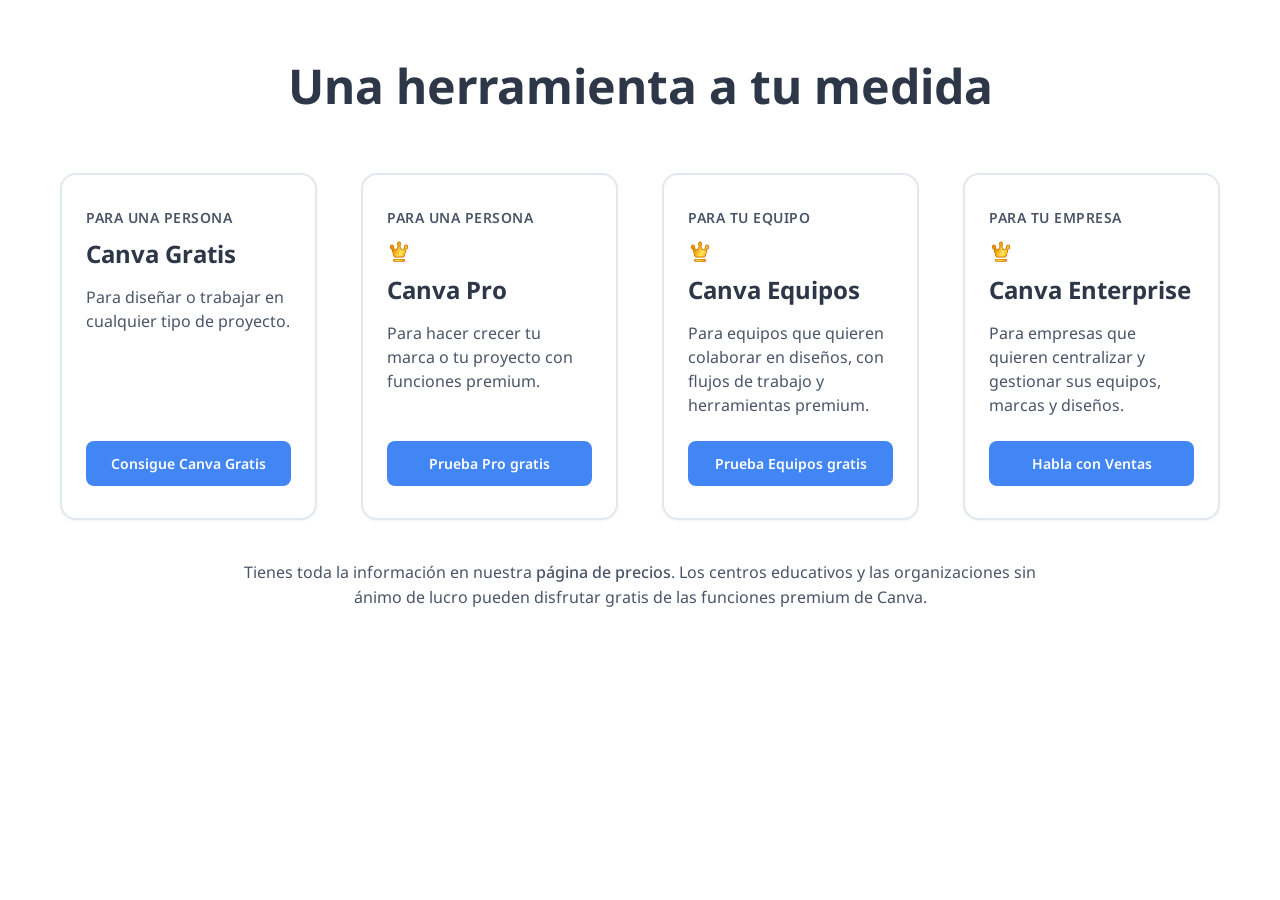
==== componentes/cards/cards.html @ 1326542c "esqueleto html falta css" ====
<!DOCTYPE html>
<html lang="es">

    <head>
        <meta charset="UTF-8">
        <meta name="viewport" content="width=device-width, initial-scale=1.0">
        <title>Canva</title>
        <!-- Bootstrap CSS -->
        <link
            href="https://cdn.jsdelivr.net/npm/bootstrap@5.3.2/dist/css/bootstrap.min.css"
            rel="stylesheet">
        <!-- css y js de cards -->
        <link rel="stylesheet" href="css/cards.css">
        <script type="text/javascript" src="js/cards.js"></script>
        <!--fuentes de google-->
        <link href="https://fonts.googleapis.com/css2?family=Noto+Sans:ital,wght@0,400;0,500;0,600;0,700;1,400;1,500;1,600;1,700&display=swap" rel="stylesheet">
    </head>

    <body>
        <!-- Cards -->
        <div class="apartado-cards">
            <div class="encabezado-cards">
                <h1>Una herramienta a tu medida</h1>
            </div>
            <div class="row">
                <div class="col-sm-2 mb-3 mb-sm-0">
                    <div class="card">
                        <div class="card-body">
                            <h7 class="card-textHover">Para una persona</h7>
                            <h5 class="card-title">Canva Gratis</h5>
                            <p class="card-text">Para diseñar o trabajar en cualquier tipo de proyecto.</p>
                            <a href="#" class="btn btn-primary">Consigue Canva Gratis</a>
                        </div>
                    </div>
                </div>
                <div class="col-sm-2">
                    <div class="card">
                        <div class="card-body">
                            <h7 class="card-textHover">Para una persona</h7>
                            <img src="IMG/corona.png" alt="corona">
                            <h5 class="card-title">Canva Pro</h5>
                            <p class="card-text">Para hacer crecer tu marca o tu proyecto con funciones premium.</p>
                            <a href="#" class="btn btn-primary">Prueba Pro gratis</a>
                        </div>
                    </div>
                </div>
                <div class="col-sm-2">
                    <div class="card">
                        <div class="card-body">
                            <h7 class="card-textHover">Para tu equipo</h7>
                            <img src="IMG/corona.png" alt="corona">
                            <h5 class="card-title">Canva Equipos</h5>
                            <p class="card-text">Para equipos que quieren colaborar en diseños, con flujos de trabajo y herramientas premium.</p>
                            <a href="#" class="btn btn-primary">Prueba Equipos gratis</a>
                        </div>
                    </div>
                </div>
                <div class="col-sm-2">
                    <div class="card">
                        <div class="card-body">
                            <h7 class="card-textHover">Para tu empresa</h7>
                            <img src="IMG/corona.png" alt="corona">
                            <h5 class="card-title">Canva Enterprise</h5>
                            <p class="card-text">Para empresas que quieren centralizar y gestionar sus equipos, marcas y diseños.</p>
                            <a href="#" class="btn btn-primary">Habla con Ventas</a>
                        </div>
                    </div>
                </div>
            </div>
            <div>
                <span class="text-endCard">Tienes toda la información en nuestra <a>página de precios</a>. Los centros educativos y las organizaciones sin ánimo de lucro pueden disfrutar gratis de las funciones premium de Canva.</span>
            </div>
        </div>

    </body>
</html>
---- componentes/cards/css/cards.css ----
/* css/cards.css */

/* Estilos generales */
body {
    font-family: Canva Sans, Noto Sans Variable, Noto Sans, -apple-system, BlinkMacSystemFont, Segoe UI, Helvetica, Arial, sans-serif;
    background-color: #ffffff;
}

.apartado-cards {
    max-width: 1200px;
    margin: 0 auto;
    padding: 60px 20px;
}

/* Encabezado */
.encabezado-cards h1 {
    font-size: 48px;
    font-weight: 700;
    text-align: center;
    color: #2D3748;
    margin-bottom: 60px;
    line-height: 1.1;
}

/* Grid de cards */
.row {
    display: flex;
    justify-content: center;
    gap: 20px;
    margin-bottom: 40px;
}

.col-sm-2 {
    flex: 1;
    min-width: 280px;
    max-width: 300px;
}

/* Cards */
.card {
    border: 2px solid #E2E8F0;
    border-radius: 16px;
    padding: 32px 24px;
    height: 100%;
    background: white;
    transition: all 0.3s ease;
    box-shadow: 0 1px 3px rgba(0, 0, 0, 0.05);
}

.card:hover {
    border-color: #4285F4;
    box-shadow: 0 8px 25px rgba(66, 133, 244, 0.15);
    transform: translateY(-4px);
}

.card-body {
    padding: 0;
    display: flex;
    flex-direction: column;
    height: 100%;
}

/* Texto superior (h7) */
.card-textHover {
    font-size: 14px;
    font-weight: 600;
    color: #4A5568;
    margin-bottom: 12px;
    text-transform: uppercase;
    letter-spacing: 0.5px;
}

/* Corona/icono */
.card-body img {
    width: 24px;
    height: 24px;
    margin-bottom: 12px;
}

/* Título de la card */
.card-title {
    font-size: 24px;
    font-weight: 700;
    color: #2D3748;
    margin-bottom: 16px;
    line-height: 1.2;
}

/* Texto descriptivo */
.card-text {
    font-size: 16px;
    color: #4A5568;
    line-height: 1.5;
    margin-bottom: 24px;
    flex-grow: 1;
}

/* Botones */
.btn-primary {
    background: #4285F4;
    border: none;
    border-radius: 8px;
    padding: 12px 24px;
    font-size: 14px;
    font-weight: 600;
    color: white;
    text-decoration: none;
    display: inline-block;
    text-align: center;
    transition: all 0.3s ease;
    width: 100%;
}

.btn-primary:hover {
    background: #3367D6;
    transform: translateY(-1px);
    box-shadow: 0 4px 12px rgba(66, 133, 244, 0.3);
}

/* Texto final */
.text-endCard {
    font-size: 16px;
    color: #4A5568;
    line-height: 1.6;
    text-align: center;
    display: block;
    max-width: 800px;
    margin: 0 auto;
}

.text-endCard a {
    color: #4285F4;
    text-decoration: none;
    font-weight: 500;
}

.text-endCard a:hover {
    text-decoration: underline;
}

/* Responsive */
@media (max-width: 1200px) {
    .row {
        flex-wrap: wrap;
    }
    
    .col-sm-2 {
        min-width: 250px;
    }
}

@media (max-width: 768px) {
    .encabezado-cards h1 {
        font-size: 36px;
    }
    
    .apartado-cards {
        padding: 40px 16px;
    }
    
    .col-sm-2 {
        min-width: 100%;
        max-width: 100%;
    }
}

/*.encabezado-cards{
    text-size-adjust: none;
    font-size: 10px;
    font-family: Canva Sans, Noto Sans Variable, Noto Sans, -apple-system, BlinkMacSystemFont, Segoe UI, Helvetica, Arial, sans-serif;
    font-variation-settings: "opsz" 0;
    font-weight: 400;
    margin: 0;
    overflow-wrap: break-word;
}*/


@media (max-width: 575.98px) { }
@media (max-width: 767.98px) { }
@media (max-width: 991.98px) { }
@media (max-width: 1199.98px) { }
@media (max-width: 1399.98px) { }
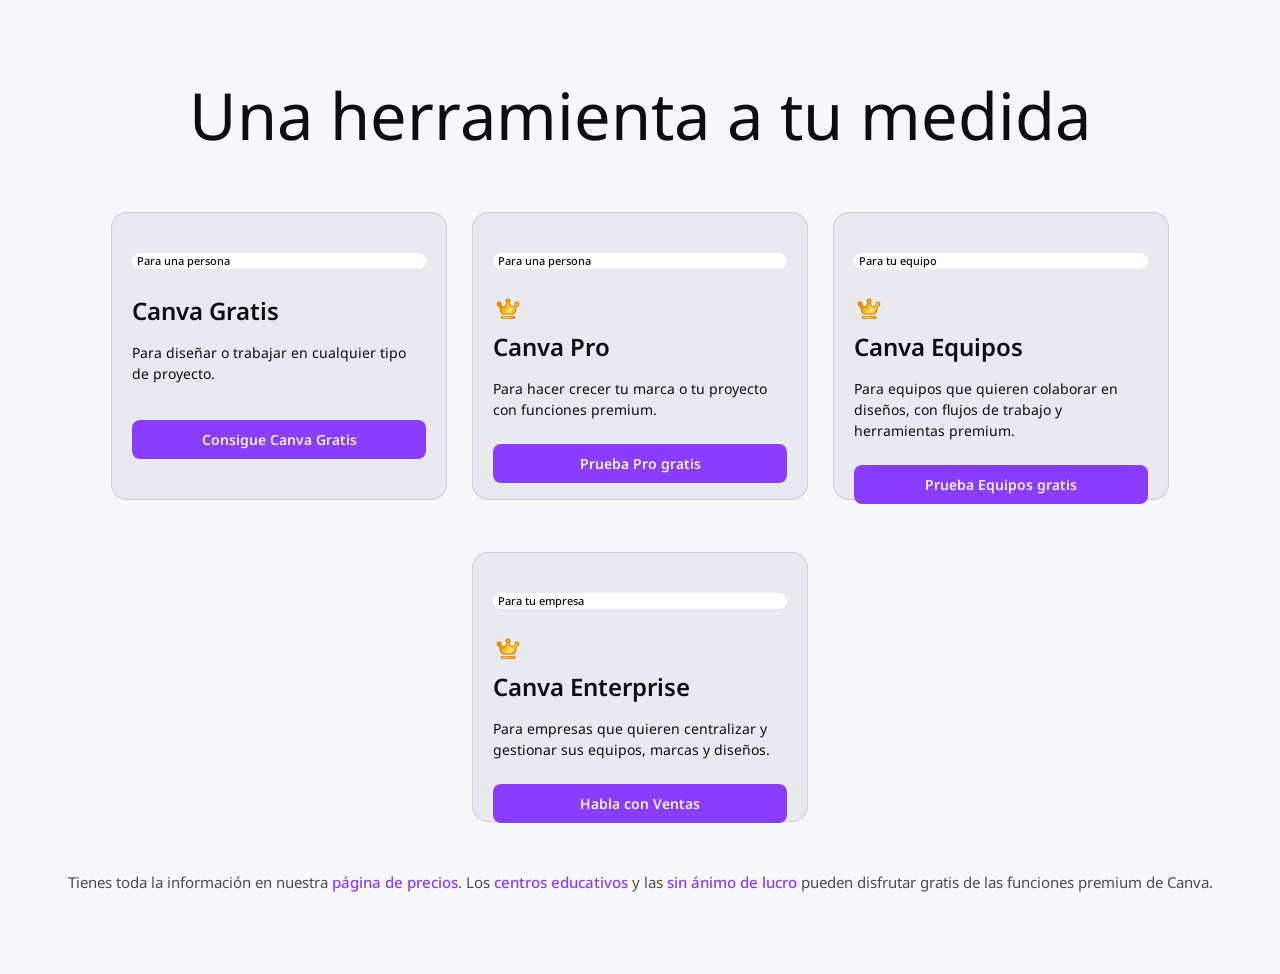
==== commit 9d553ae2: "cards al 80% sin comprobar responsive" ====
--- a/componentes/cards/cards.html
+++ b/componentes/cards/cards.html
@@ -68,7 +68,7 @@
                 </div>
             </div>
             <div>
-                <span class="text-endCard">Tienes toda la información en nuestra <a>página de precios</a>. Los centros educativos y las organizaciones sin ánimo de lucro pueden disfrutar gratis de las funciones premium de Canva.</span>
+                <span class="text-endCard">Tienes toda la información en nuestra <a href="#">página de precios</a>. Los <a href="#">centros educativos</a> y las <a href="#">sin ánimo de lucro</a> pueden disfrutar gratis de las funciones premium de Canva.</span>
             </div>
         </div>
 
--- a/componentes/cards/css/cards.css
+++ b/componentes/cards/css/cards.css
@@ -3,143 +3,138 @@
 /* Estilos generales */
 body {
     font-family: Canva Sans, Noto Sans Variable, Noto Sans, -apple-system, BlinkMacSystemFont, Segoe UI, Helvetica, Arial, sans-serif;
-    background-color: #ffffff;
 }
 
 .apartado-cards {
-    max-width: 1200px;
-    margin: 0 auto;
-    padding: 60px 20px;
+    max-width: 1600px;  /*Limita el ancho máximo a 1200px*/
+    margin: 0 auto; /*Centra el contenedor horizontalmente*/
+    padding: 80px 20px; /*60px arriba/abajo, 20px izquierda/derecha*/
+    background-color: #839bb212;
 }
 
 /* Encabezado */
 .encabezado-cards h1 {
-    font-size: 48px;
-    font-weight: 700;
+    font-size: 65px;
+    font-weight: 400;
     text-align: center;
-    color: #2D3748;
-    margin-bottom: 60px;
-    line-height: 1.1;
+    color: #0b0d11;
+    margin-bottom: 60px;    /*espacio de abajo del texto encabezado*/
+    line-height: 1.1;   /*espacio entre lineas*/
 }
 
 /* Grid de cards */
 .row {
-    display: flex;
+    display: flex;  /*coloca las cards en la fila*/
     justify-content: center;
-    gap: 20px;
-    margin-bottom: 40px;
+    gap: 1px;  /*espacio entre cards*/
 }
 
 .col-sm-2 {
-    flex: 1;
-    min-width: 280px;
-    max-width: 300px;
+    flex: 1;    /*cada card ocupa el mismo espacio*/
+    min-width: 360px;   /*tamaño de cada card horizontal*/
+    max-width: 100px;   /*tamaño de cada card vertical*/
 }
 
 /* Cards */
 .card {
-    border: 2px solid #E2E8F0;
+    border: 0.2px solid #5e527532;
     border-radius: 16px;
-    padding: 32px 24px;
-    height: 100%;
-    background: white;
-    transition: all 0.3s ease;
-    box-shadow: 0 1px 3px rgba(0, 0, 0, 0.05);
-}
-
-.card:hover {
-    border-color: #4285F4;
-    box-shadow: 0 8px 25px rgba(66, 133, 244, 0.15);
-    transform: translateY(-4px);
+    padding: 40px 20px; /*espacios dentro del card*/
+    height: 85%;    /*tamaño vertical del card*/
+    /*width: 100%;*/
+    background-color: #50406d12;
 }
 
 .card-body {
-    padding: 0;
-    display: flex;
-    flex-direction: column;
-    height: 100%;
+    padding: 0; /*Elimina el padding por defecto de Bootstrap*/
+    display: flex;  /*Coloca las cards en fila*/
+    flex-direction: column; /*Organiza el contenido verticalmente*/
+    height: 100%;    /*Ocupa toda la altura disponible*/
 }
 
 /* Texto superior (h7) */
 .card-textHover {
-    font-size: 14px;
-    font-weight: 600;
-    color: #4A5568;
+    font-size: 11px;
+    font-weight: 500;
+    color: #0b0d11;
     margin-bottom: 12px;
-    text-transform: uppercase;
-    letter-spacing: 0.5px;
+    background-color: white;
+    border-radius: 16px;
+    padding-left: 5px;
+    margin-bottom: 28px;
 }
 
 /* Corona/icono */
 .card-body img {
-    width: 24px;
-    height: 24px;
+    background-color: transparent;
+    width: 30px;
+    height: 30px;
     margin-bottom: 12px;
 }
 
 /* Título de la card */
 .card-title {
     font-size: 24px;
-    font-weight: 700;
-    color: #2D3748;
-    margin-bottom: 16px;
-    line-height: 1.2;
+    font-weight: 600;
+    color: #0b0d11;
+    margin-bottom: 16px;    /*espacio debajo del titulo*/
+    line-height: 1.2;   /*reduce el espacio entre lineas*/
 }
 
 /* Texto descriptivo */
 .card-text {
-    font-size: 16px;
-    color: #4A5568;
-    line-height: 1.5;
+    font-size: 14px;
+    color: #0b0d11;
+    line-height: 1.5;   /*espacio entre lineas*/
     margin-bottom: 24px;
-    flex-grow: 1;
+    flex-grow: 1;   /*Hace que este elemento ocupe todo el espacio disponible, empujando el botón hacia abajo*/
 }
 
 /* Botones */
 .btn-primary {
-    background: #4285F4;
+    background: #8B3DFF;
     border: none;
     border-radius: 8px;
-    padding: 12px 24px;
+    padding: 9px 24px;
     font-size: 14px;
-    font-weight: 600;
+    font-weight: 550;
     color: white;
-    text-decoration: none;
-    display: inline-block;
+    text-decoration: none;  /*Elimina el subrayado de los enlaces*/
+    display: inline-block;  /*Permite aplicar padding y width*/
     text-align: center;
-    transition: all 0.3s ease;
     width: 100%;
 }
 
 .btn-primary:hover {
-    background: #3367D6;
-    transform: translateY(-1px);
-    box-shadow: 0 4px 12px rgba(66, 133, 244, 0.3);
+    background: #7e2cf8;
 }
 
 /* Texto final */
 .text-endCard {
-    font-size: 16px;
-    color: #4A5568;
+    font-size: 15px;
+    color:  #0b0d11ba;
     line-height: 1.6;
-    text-align: center;
+    text-align:center;
     display: block;
-    max-width: 800px;
     margin: 0 auto;
+    width: 100%; /* Ocupar todo el ancho */
+    padding: 0 20px; /* Añadir padding para no pegarse a los bordes */
+    box-sizing: border-box;
 }
 
 .text-endCard a {
-    color: #4285F4;
+    color:  #8B3DFF;
     text-decoration: none;
     font-weight: 500;
 }
 
 .text-endCard a:hover {
     text-decoration: underline;
+    color: #7e2cf8;
 }
 
 /* Responsive */
-@media (max-width: 1200px) {
+/*@media (max-width: 1200px) {
     .row {
         flex-wrap: wrap;
     }
@@ -162,16 +157,6 @@
         min-width: 100%;
         max-width: 100%;
     }
-}
-
-/*.encabezado-cards{
-    text-size-adjust: none;
-    font-size: 10px;
-    font-family: Canva Sans, Noto Sans Variable, Noto Sans, -apple-system, BlinkMacSystemFont, Segoe UI, Helvetica, Arial, sans-serif;
-    font-variation-settings: "opsz" 0;
-    font-weight: 400;
-    margin: 0;
-    overflow-wrap: break-word;
 }*/
 
 
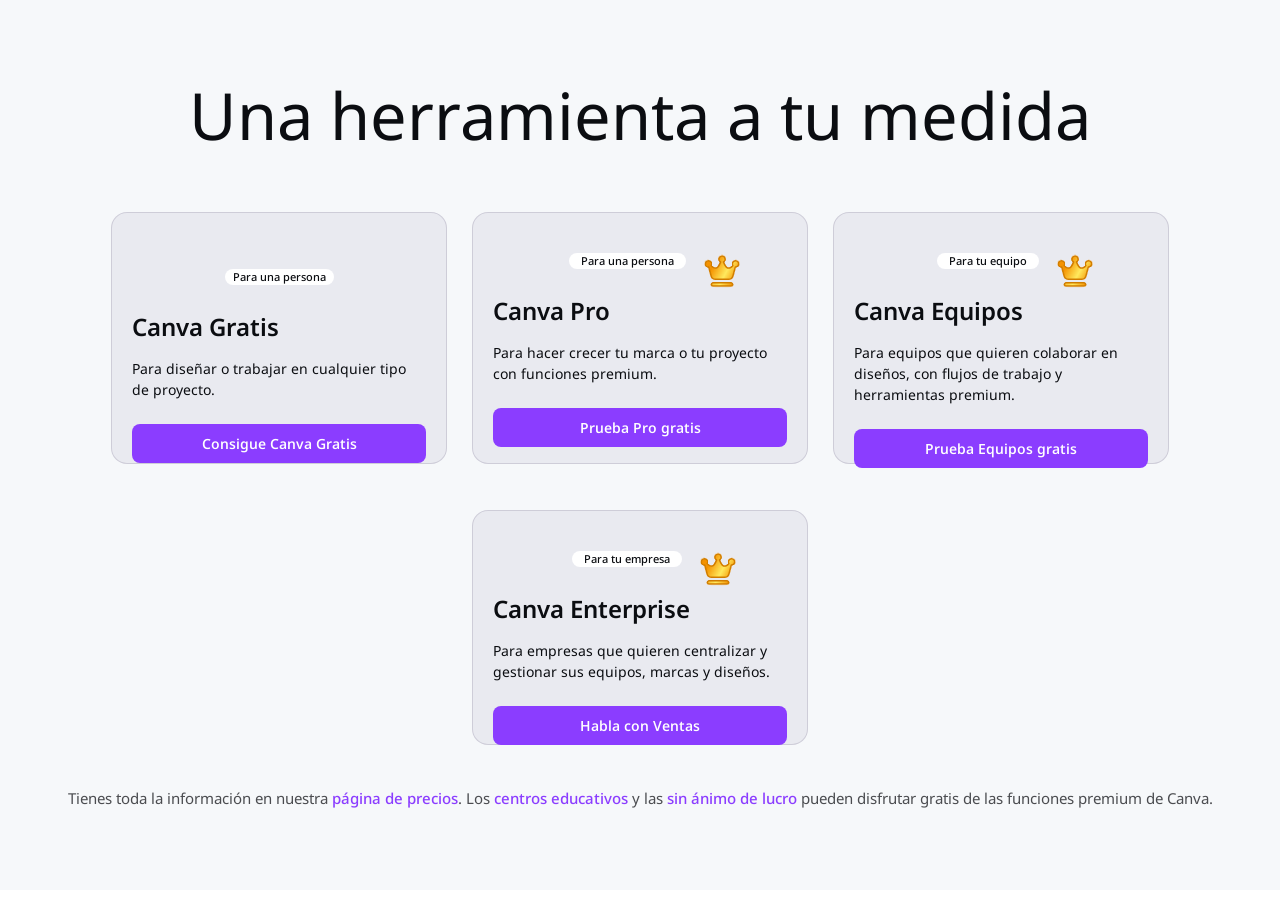
==== commit bd2f2f92: "actualizaciones en los cards 90% completo" ====
--- a/componentes/cards/cards.html
+++ b/componentes/cards/cards.html
@@ -26,7 +26,9 @@
                 <div class="col-sm-2 mb-3 mb-sm-0">
                     <div class="card">
                         <div class="card-body">
-                            <h7 class="card-textHover">Para una persona</h7>
+                            <div class="row">
+                                <div class="card-textHover col-6 g-3">Para una persona</div>
+                            </div>
                             <h5 class="card-title">Canva Gratis</h5>
                             <p class="card-text">Para diseñar o trabajar en cualquier tipo de proyecto.</p>
                             <a href="#" class="btn btn-primary">Consigue Canva Gratis</a>
@@ -36,8 +38,10 @@
                 <div class="col-sm-2">
                     <div class="card">
                         <div class="card-body">
-                            <h7 class="card-textHover">Para una persona</h7>
-                            <img src="IMG/corona.png" alt="corona">
+                            <div class="row">
+                                <div class="card-textHover col-6">Para una persona</div>
+                                <div class="img-corona col-6"><img src="IMG/corona.png" alt="corona"></div>
+                            </div>
                             <h5 class="card-title">Canva Pro</h5>
                             <p class="card-text">Para hacer crecer tu marca o tu proyecto con funciones premium.</p>
                             <a href="#" class="btn btn-primary">Prueba Pro gratis</a>
@@ -47,8 +51,10 @@
                 <div class="col-sm-2">
                     <div class="card">
                         <div class="card-body">
-                            <h7 class="card-textHover">Para tu equipo</h7>
-                            <img src="IMG/corona.png" alt="corona">
+                            <div class="row">
+                                <div class="card-textHover col-6">Para tu equipo</div>
+                                <div class="img-corona col-6"><img src="IMG/corona.png" alt="corona"></div>
+                            </div>
                             <h5 class="card-title">Canva Equipos</h5>
                             <p class="card-text">Para equipos que quieren colaborar en diseños, con flujos de trabajo y herramientas premium.</p>
                             <a href="#" class="btn btn-primary">Prueba Equipos gratis</a>
@@ -58,8 +64,10 @@
                 <div class="col-sm-2">
                     <div class="card">
                         <div class="card-body">
-                            <h7 class="card-textHover">Para tu empresa</h7>
-                            <img src="IMG/corona.png" alt="corona">
+                            <div class="row">
+                                <div class="card-textHover col-6">Para tu empresa</div>
+                                <div class="img-corona col-6"><img src="IMG/corona.png" alt="corona"></div>
+                            </div>
                             <h5 class="card-title">Canva Enterprise</h5>
                             <p class="card-text">Para empresas que quieren centralizar y gestionar sus equipos, marcas y diseños.</p>
                             <a href="#" class="btn btn-primary">Habla con Ventas</a>
--- a/componentes/cards/css/cards.css
+++ b/componentes/cards/css/cards.css
@@ -52,7 +52,7 @@
     height: 100%;    /*Ocupa toda la altura disponible*/
 }
 
-/* Texto superior (h7) */
+/* Texto superior (h7-div) */
 .card-textHover {
     font-size: 11px;
     font-weight: 500;
@@ -60,15 +60,21 @@
     margin-bottom: 12px;
     background-color: white;
     border-radius: 16px;
-    padding-left: 5px;
     margin-bottom: 28px;
+    display: flex;  /*crea disposición flexible*/
+    justify-content: space-between; /*crea espacio entre texto e imagen*/
+    align-items: center;    /*alineo el texto en centro del contenedor*/
+}
+
+.col-6{
+    width: auto;
 }
 
 /* Corona/icono */
-.card-body img {
+.img-corona{
     background-color: transparent;
-    width: 30px;
-    height: 30px;
+    width: 25px;
+    height: 25px;
     margin-bottom: 12px;
 }
 
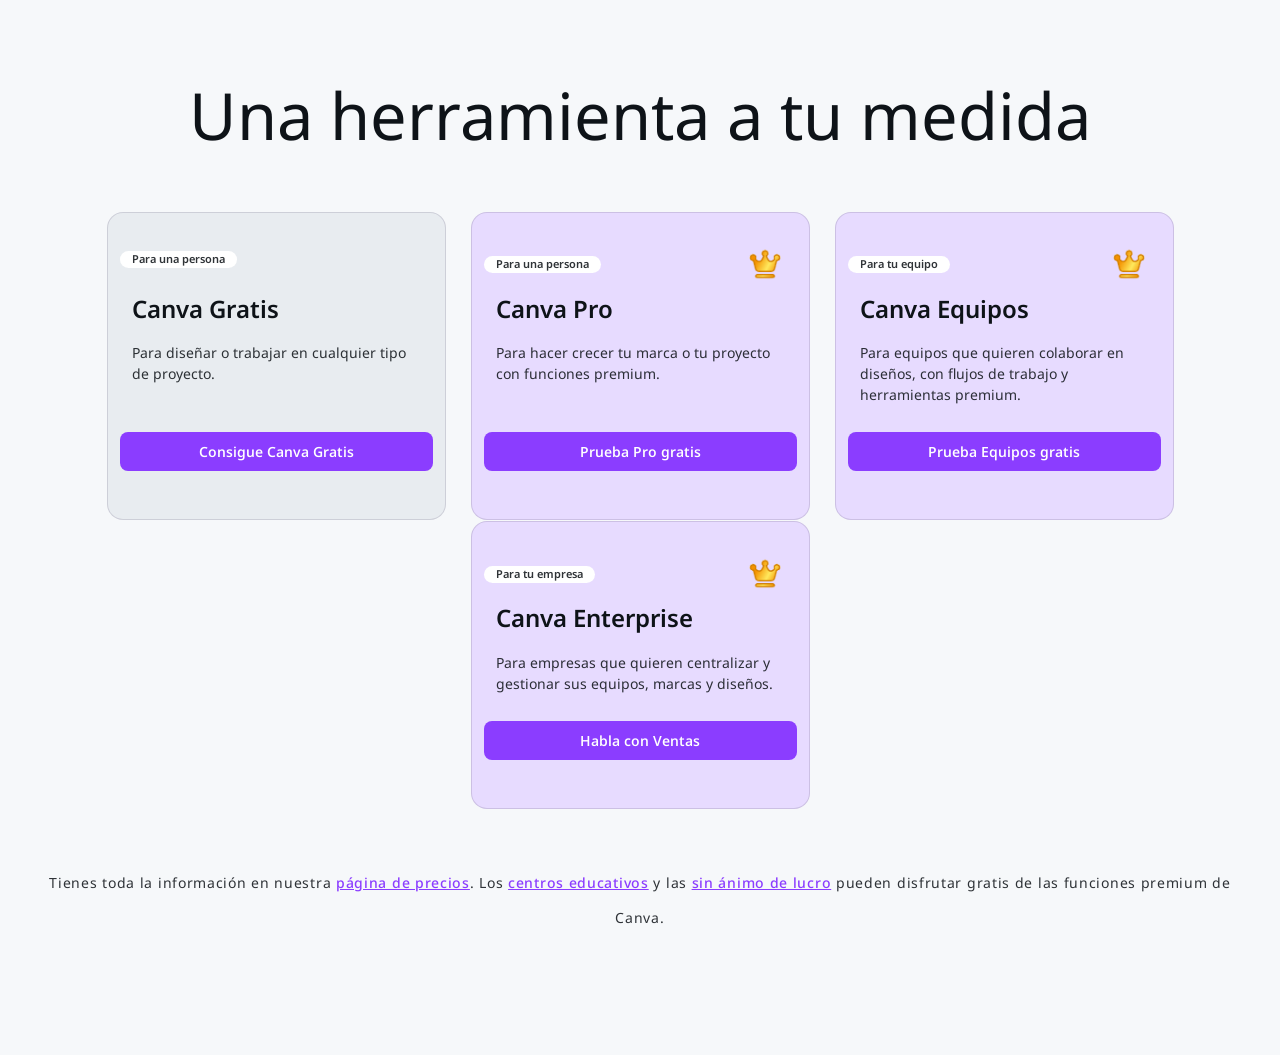
==== commit 1ffa0ef6: "actualizando cards" ====
--- a/componentes/cards/cards.html
+++ b/componentes/cards/cards.html
@@ -13,7 +13,9 @@
         <link rel="stylesheet" href="css/cards.css">
         <script type="text/javascript" src="js/cards.js"></script>
         <!--fuentes de google-->
-        <link href="https://fonts.googleapis.com/css2?family=Noto+Sans:ital,wght@0,400;0,500;0,600;0,700;1,400;1,500;1,600;1,700&display=swap" rel="stylesheet">
+        <link
+            href="https://fonts.googleapis.com/css2?family=Noto+Sans:ital,wght@0,400;0,500;0,600;0,700;1,400;1,500;1,600;1,700&display=swap"
+            rel="stylesheet">
     </head>
 
     <body>
@@ -24,59 +26,75 @@
             </div>
             <div class="row">
                 <div class="col-sm-2 mb-3 mb-sm-0">
-                    <div class="card">
+                    <div class="card-white">
                         <div class="card-body">
+                            <div class="row organizar-elementos">
+                                <div class="card-text-titulo col-6">Para una
+                                    persona</div>
+                                <div class="col-6"></div>
+                            </div>
                             <div class="row">
-                                <div class="card-textHover col-6 g-3">Para una persona</div>
+                                <h5 class="card-title">Canva Gratis</h5>
+                                <p class="card-text">Para diseñar o trabajar en cualquier tipo de proyecto.</p>
+                                <a href="#" class="btn btn-primary">Consigue Canva Gratis</a>
                             </div>
-                            <h5 class="card-title">Canva Gratis</h5>
-                            <p class="card-text">Para diseñar o trabajar en cualquier tipo de proyecto.</p>
-                            <a href="#" class="btn btn-primary">Consigue Canva Gratis</a>
                         </div>
                     </div>
                 </div>
                 <div class="col-sm-2">
                     <div class="card">
                         <div class="card-body">
+                            <div class="row organizar-elementos">
+                                <div class="card-text-titulo col-6">Para una
+                                    persona</div>
+                                <div class="col-6"><img class="corona-img" src="IMG/corona.png" alt="corona"></div>
+                            </div>
                             <div class="row">
-                                <div class="card-textHover col-6">Para una persona</div>
-                                <div class="img-corona col-6"><img src="IMG/corona.png" alt="corona"></div>
+                                <h5 class="card-title">Canva Pro</h5>
+                                <p class="card-text">Para hacer crecer tu marca o tu proyecto con funciones premium.</p>
+                                <a href="#" class="btn btn-primary">Prueba Pro gratis</a>
                             </div>
-                            <h5 class="card-title">Canva Pro</h5>
-                            <p class="card-text">Para hacer crecer tu marca o tu proyecto con funciones premium.</p>
-                            <a href="#" class="btn btn-primary">Prueba Pro gratis</a>
                         </div>
                     </div>
                 </div>
                 <div class="col-sm-2">
                     <div class="card">
                         <div class="card-body">
+                            <div class="row organizar-elementos">
+                                <div class="card-text-titulo col-6">Para tu
+                                    equipo</div>
+                                <div class="col-6"><img class="corona-img" src="IMG/corona.png" alt="corona"></div>
+                            </div>
                             <div class="row">
-                                <div class="card-textHover col-6">Para tu equipo</div>
-                                <div class="img-corona col-6"><img src="IMG/corona.png" alt="corona"></div>
+                            <h5 class="card-title">Canva Equipos</h5>
+                            <p class="card-text">Para equipos que quieren
+                                colaborar en diseños, con flujos de trabajo y herramientas premium.</p>
+                            <a href="#" class="btn btn-primary">Prueba Equipos gratis</a>
                             </div>
-                            <h5 class="card-title">Canva Equipos</h5>
-                            <p class="card-text">Para equipos que quieren colaborar en diseños, con flujos de trabajo y herramientas premium.</p>
-                            <a href="#" class="btn btn-primary">Prueba Equipos gratis</a>
                         </div>
                     </div>
                 </div>
                 <div class="col-sm-2">
                     <div class="card">
                         <div class="card-body">
+                           <div class="row organizar-elementos">
+                                <div class="card-text-titulo col-6">Para tu
+                                    empresa</div>
+                                <div class="col-6"><img class="corona-img" src="IMG/corona.png" alt="corona"></div>
+                            </div>
                             <div class="row">
-                                <div class="card-textHover col-6">Para tu empresa</div>
-                                <div class="img-corona col-6"><img src="IMG/corona.png" alt="corona"></div>
+                            <h5 class="card-title">Canva Enterprise</h5>
+                            <p class="card-text">Para empresas que quieren
+                                centralizar y gestionar sus equipos, marcas y diseños.</p>
+                            <a href="#" class="btn btn-primary">Habla con
+                                Ventas</a>
                             </div>
-                            <h5 class="card-title">Canva Enterprise</h5>
-                            <p class="card-text">Para empresas que quieren centralizar y gestionar sus equipos, marcas y diseños.</p>
-                            <a href="#" class="btn btn-primary">Habla con Ventas</a>
                         </div>
                     </div>
                 </div>
             </div>
             <div>
-                <span class="text-endCard">Tienes toda la información en nuestra <a href="#">página de precios</a>. Los <a href="#">centros educativos</a> y las <a href="#">sin ánimo de lucro</a> pueden disfrutar gratis de las funciones premium de Canva.</span>
+                <span class="text-endCard">Tienes toda la información en nuestra <a href="#">página de precios</a>. Los <a href="#">centros educativos</a> y las <a href="#">sin ánimo de lucro</a> pueden disfrutar gratis de las funciones premium de Canva. </span>
             </div>
         </div>
 
--- a/componentes/cards/css/cards.css
+++ b/componentes/cards/css/cards.css
@@ -10,6 +10,7 @@
     margin: 0 auto; /*Centra el contenedor horizontalmente*/
     padding: 80px 20px; /*60px arriba/abajo, 20px izquierda/derecha*/
     background-color: #839bb212;
+    outline: none;
 }
 
 /* Encabezado */
@@ -17,32 +18,51 @@
     font-size: 65px;
     font-weight: 400;
     text-align: center;
-    color: #0b0d11;
+    color: #0E1318;
     margin-bottom: 60px;    /*espacio de abajo del texto encabezado*/
     line-height: 1.1;   /*espacio entre lineas*/
 }
 
-/* Grid de cards */
+/* cuadriculas de cards */
 .row {
     display: flex;  /*coloca las cards en la fila*/
     justify-content: center;
     gap: 1px;  /*espacio entre cards*/
+    align-items: stretch; /*Hace que todos los cards se estiren para tener la misma altura*/
+    margin-bottom: 16px;
 }
 
 .col-sm-2 {
     flex: 1;    /*cada card ocupa el mismo espacio*/
     min-width: 360px;   /*tamaño de cada card horizontal*/
-    max-width: 100px;   /*tamaño de cada card vertical*/
+    max-width: 363px;   /*tamaño de cada card vertical*/
+    display: flex;  /*Hace que el contenedor de cada card ocupe toda la altura disponible*/
 }
 
 /* Cards */
+/*Establece una altura mínima fija igual para todos los cards*/
+.card-white {
+    border: 0.2px solid #5e527532;
+    border-radius: 16px;
+    padding: 32px 24px; /*espacios dentro del card*/
+    min-height: 280px;  /* En lugar de height: 94% */
+    background-color: #40576D12;
+    width: 100%; /* OCUPA todo el ancho del contenedor */
+    display: flex; /* ACTIVA flexbox para organizar contenido */
+    flex-direction: column; /* ORGANIZA contenido verticalmente */
+    height: auto;
+}
+
 .card {
     border: 0.2px solid #5e527532;
     border-radius: 16px;
-    padding: 40px 20px; /*espacios dentro del card*/
-    height: 85%;    /*tamaño vertical del card*/
-    /*width: 100%;*/
-    background-color: #50406d12;
+    padding: 32px 24px; /*espacios dentro del card*/
+    min-height: 280px;  /* En lugar de height: 94% */
+    background-color: #E7DBFF;
+    width: 100%;
+    display: flex;
+    flex-direction: column;
+    height: auto;
 }
 
 .card-body {
@@ -50,50 +70,64 @@
     display: flex;  /*Coloca las cards en fila*/
     flex-direction: column; /*Organiza el contenido verticalmente*/
     height: 100%;    /*Ocupa toda la altura disponible*/
+    flex-grow: 1;
+    justify-content: space-between;
 }
 
 /* Texto superior (h7-div) */
-.card-textHover {
+.card-text-titulo {
+    background-color: white;
+    /*display: block;*/
+    /*max-width: fit-content;*/
+    border-radius: 25px;
     font-size: 11px;
-    font-weight: 500;
-    color: #0b0d11;
-    margin-bottom: 12px;
-    background-color: white;
-    border-radius: 16px;
-    margin-bottom: 28px;
-    display: flex;  /*crea disposición flexible*/
-    justify-content: space-between; /*crea espacio entre texto e imagen*/
-    align-items: center;    /*alineo el texto en centro del contenedor*/
+    color: #0D1216DB;
+    font-weight: 600;
+}
+
+.organizar-elementos {
+    display: flex;
+    justify-content: space-between;
+    align-items: center;
+    margin-bottom: 20px;
+    min-height: 30px;
 }
 
 .col-6{
     width: auto;
 }
 
-/* Corona/icono */
-.img-corona{
-    background-color: transparent;
-    width: 25px;
-    height: 25px;
-    margin-bottom: 12px;
+.corona-img{
+    width: 40px;   /* Ancho deseado */
+    height: 40px;  /* Alto deseado */
+    object-fit: contain; /* Mantiene proporciones */
 }
 
 /* Título de la card */
 .card-title {
     font-size: 24px;
     font-weight: 600;
-    color: #0b0d11;
-    margin-bottom: 16px;    /*espacio debajo del titulo*/
+    color: #0E1318;
+    margin-bottom: 18px;    /*espacio debajo del titulo*/
     line-height: 1.2;   /*reduce el espacio entre lineas*/
 }
 
 /* Texto descriptivo */
 .card-text {
     font-size: 14px;
-    color: #0b0d11;
-    line-height: 1.5;   /*espacio entre lineas*/
-    margin-bottom: 24px;
-    flex-grow: 1;   /*Hace que este elemento ocupe todo el espacio disponible, empujando el botón hacia abajo*/
+    color: #0D1216DB;
+    line-height: 1.5;
+    margin-bottom: 16px; /* CAMBIAR: 20px → 16px */
+    flex-grow: 1;
+}
+
+/* AGREGAR ESTO AL FINAL DE TU CSS */
+.card-body > .row:last-child {
+    display: flex;
+    flex-direction: column;
+    flex-grow: 1;
+    justify-content: space-between;
+    height: 100%;
 }
 
 /* Botones */
@@ -104,11 +138,12 @@
     padding: 9px 24px;
     font-size: 14px;
     font-weight: 550;
-    color: white;
+    color: #FFFFFF;
     text-decoration: none;  /*Elimina el subrayado de los enlaces*/
     display: inline-block;  /*Permite aplicar padding y width*/
     text-align: center;
     width: 100%;
+    margin-top: auto;
 }
 
 .btn-primary:hover {
@@ -117,20 +152,21 @@
 
 /* Texto final */
 .text-endCard {
-    font-size: 15px;
-    color:  #0b0d11ba;
-    line-height: 1.6;
+    font-size: 14px;
+    color: #0D1216DB;
+    line-height: 2.5;
+    letter-spacing: 0.7px;
     text-align:center;
     display: block;
     margin: 0 auto;
     width: 100%; /* Ocupar todo el ancho */
-    padding: 0 20px; /* Añadir padding para no pegarse a los bordes */
+    padding: 40px 20px; /* Añadir padding para no pegarse a los bordes */
     box-sizing: border-box;
 }
 
 .text-endCard a {
     color:  #8B3DFF;
-    text-decoration: none;
+    text-decoration: underline;
     font-weight: 500;
 }
 
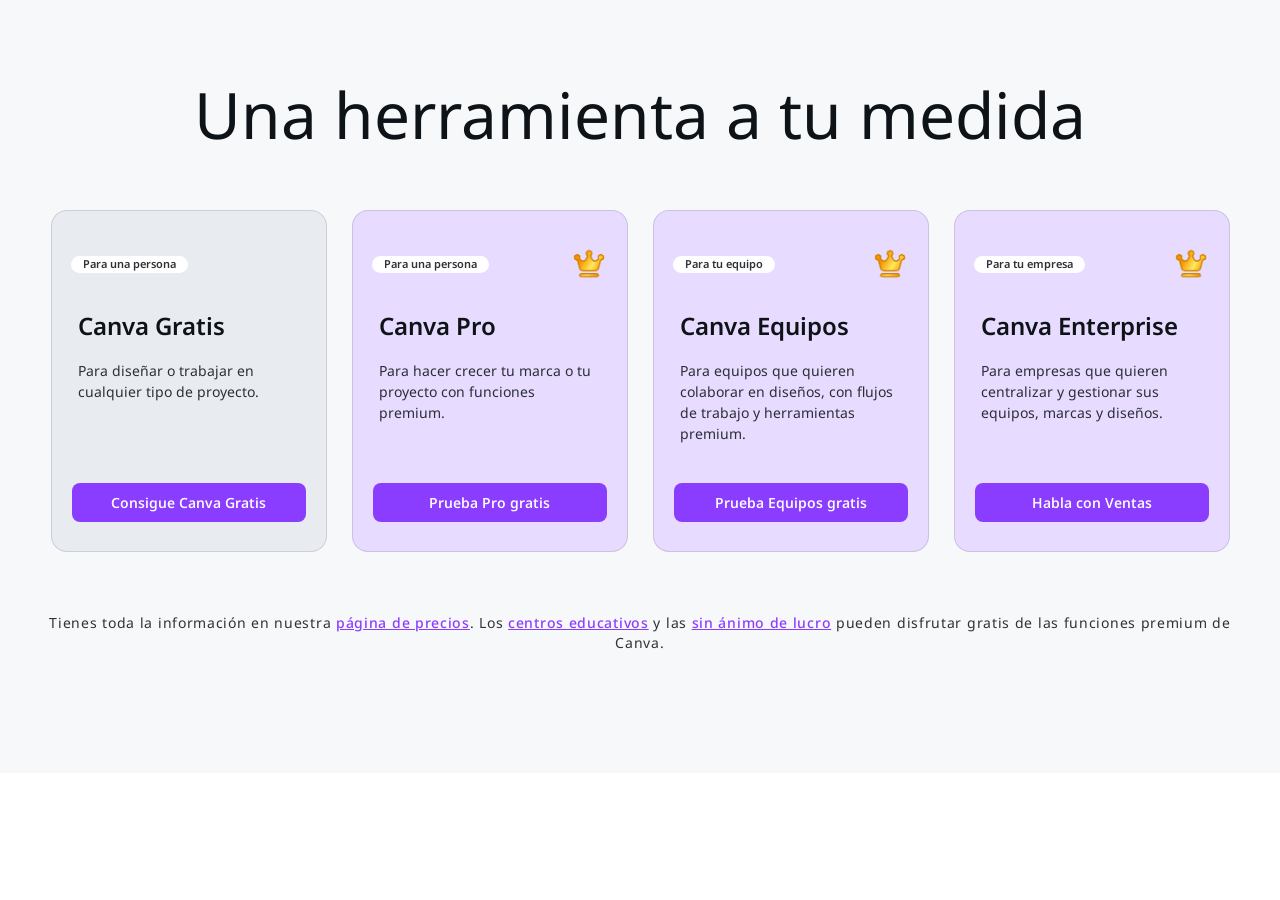
==== commit d57079f8: "cards al 99,99%" ====
--- a/componentes/cards/cards.html
+++ b/componentes/cards/cards.html
@@ -24,69 +24,69 @@
             <div class="encabezado-cards">
                 <h1>Una herramienta a tu medida</h1>
             </div>
-            <div class="row">
-                <div class="col-sm-2 mb-3 mb-sm-0">
+            <div class="row cardCan">
+                <div class="col-sm-2 columCan mb-3 mb-sm-0">
                     <div class="card-white">
                         <div class="card-body">
                             <div class="row organizar-elementos">
-                                <div class="card-text-titulo col-6">Para una
+                                <div class="card-text-titulo col-6 colCan" data-tooltip="Para una persona">Para una
                                     persona</div>
-                                <div class="col-6"></div>
+                                <div class="col-6 colCan"></div>
                             </div>
-                            <div class="row">
+                            <div class="row cardCan">
                                 <h5 class="card-title">Canva Gratis</h5>
                                 <p class="card-text">Para diseñar o trabajar en cualquier tipo de proyecto.</p>
-                                <a href="#" class="btn btn-primary">Consigue Canva Gratis</a>
+                                <a href="#" class="btn cardBoton btn-primary">Consigue Canva Gratis</a>
                             </div>
                         </div>
                     </div>
                 </div>
-                <div class="col-sm-2">
+                <div class="col-sm-2 columCan">
                     <div class="card">
                         <div class="card-body">
                             <div class="row organizar-elementos">
-                                <div class="card-text-titulo col-6">Para una
+                                <div class="card-text-titulo col-6 colCan" data-tooltip="Para una persona">Para una
                                     persona</div>
-                                <div class="col-6"><img class="corona-img" src="IMG/corona.png" alt="corona"></div>
+                                <div class="col-6 colCan"><img class="corona-img" src="IMG/corona.png" alt="corona"></div>
                             </div>
-                            <div class="row">
+                            <div class="row cardCan">
                                 <h5 class="card-title">Canva Pro</h5>
                                 <p class="card-text">Para hacer crecer tu marca o tu proyecto con funciones premium.</p>
-                                <a href="#" class="btn btn-primary">Prueba Pro gratis</a>
+                                <a href="#" class="btn cardBoton btn-primary">Prueba Pro gratis</a>
                             </div>
                         </div>
                     </div>
                 </div>
-                <div class="col-sm-2">
+                <div class="col-sm-2 columCan">
                     <div class="card">
                         <div class="card-body">
                             <div class="row organizar-elementos">
-                                <div class="card-text-titulo col-6">Para tu
+                                <div class="card-text-titulo col-6 colCan" data-tooltip="Para tu equipo">Para tu
                                     equipo</div>
-                                <div class="col-6"><img class="corona-img" src="IMG/corona.png" alt="corona"></div>
+                                <div class="col-6 colCan"><img class="corona-img" src="IMG/corona.png" alt="corona"></div>
                             </div>
-                            <div class="row">
+                            <div class="row cardCan">
                             <h5 class="card-title">Canva Equipos</h5>
                             <p class="card-text">Para equipos que quieren
                                 colaborar en diseños, con flujos de trabajo y herramientas premium.</p>
-                            <a href="#" class="btn btn-primary">Prueba Equipos gratis</a>
+                            <a href="#" class="btn cardBoton btn-primary">Prueba Equipos gratis</a>
                             </div>
                         </div>
                     </div>
                 </div>
-                <div class="col-sm-2">
+                <div class="col-sm-2 columCan">
                     <div class="card">
                         <div class="card-body">
                            <div class="row organizar-elementos">
-                                <div class="card-text-titulo col-6">Para tu
+                                <div class="card-text-titulo col-6 colCan" data-tooltip="Para tu empresa">Para tu
                                     empresa</div>
-                                <div class="col-6"><img class="corona-img" src="IMG/corona.png" alt="corona"></div>
+                                <div class="col-6 colCan"><img class="corona-img" src="IMG/corona.png" alt="corona"></div>
                             </div>
-                            <div class="row">
+                            <div class="row cardCan">
                             <h5 class="card-title">Canva Enterprise</h5>
                             <p class="card-text">Para empresas que quieren
                                 centralizar y gestionar sus equipos, marcas y diseños.</p>
-                            <a href="#" class="btn btn-primary">Habla con
+                            <a href="#" class="btn cardBoton btn-primary">Habla con
                                 Ventas</a>
                             </div>
                         </div>
--- a/componentes/cards/css/cards.css
+++ b/componentes/cards/css/cards.css
@@ -24,15 +24,17 @@
 }
 
 /* cuadriculas de cards */
-.row {
+.cardCan {
     display: flex;  /*coloca las cards en la fila*/
     justify-content: center;
     gap: 1px;  /*espacio entre cards*/
     align-items: stretch; /*Hace que todos los cards se estiren para tener la misma altura*/
     margin-bottom: 16px;
-}
-
-.col-sm-2 {
+    padding-block: 0px 5px;   /*espacios arriba y abajo*/
+    padding-inline: 0.5rem 0.5rem;  /*espacios izquierda y derecha*/
+}
+
+.columCan {
     flex: 1;    /*cada card ocupa el mismo espacio*/
     min-width: 360px;   /*tamaño de cada card horizontal*/
     max-width: 363px;   /*tamaño de cada card vertical*/
@@ -44,25 +46,25 @@
 .card-white {
     border: 0.2px solid #5e527532;
     border-radius: 16px;
-    padding: 32px 24px; /*espacios dentro del card*/
-    min-height: 280px;  /* En lugar de height: 94% */
+    padding: 8px 18px; /*espacios dentro del card*/
+    /*min-height: 280px;  /* En lugar de height: 94% */
     background-color: #40576D12;
     width: 100%; /* OCUPA todo el ancho del contenedor */
     display: flex; /* ACTIVA flexbox para organizar contenido */
     flex-direction: column; /* ORGANIZA contenido verticalmente */
-    height: auto;
+    height: 40vh;   /*ocupa el 40% del apartado*/
 }
 
 .card {
     border: 0.2px solid #5e527532;
     border-radius: 16px;
-    padding: 32px 24px; /*espacios dentro del card*/
-    min-height: 280px;  /* En lugar de height: 94% */
+    padding: 8px 18px; /*espacios dentro del card*/
+    /*min-height: 280px;  /* En lugar de height: 94% */
     background-color: #E7DBFF;
     width: 100%;
     display: flex;
     flex-direction: column;
-    height: auto;
+    height: 40vh;
 }
 
 .card-body {
@@ -78,29 +80,53 @@
 .card-text-titulo {
     background-color: white;
     /*display: block;*/
-    /*max-width: fit-content;*/
     border-radius: 25px;
     font-size: 11px;
     color: #0D1216DB;
     font-weight: 600;
-}
-
+    position: relative; /*es para el tooltip*/
+    display: inline-block;
+    cursor: pointer;    /*añado para el efecto hover flecha*/
+}
+
+/* Efecto hover de la tarjeta blanca */
+.card-text-titulo:hover::after {
+    content: attr(data-tooltip);
+    position: absolute;
+    top: calc(100% + 6px); /* ← CAMBIADO: separa el tooltip de la flecha */
+    left: 50%;
+    transform: translateX(-50%);
+    background-color: #333;
+    color: white;
+    padding: 4px 10px;
+    border-radius: 10px;
+    font-size: 12px;
+    width: 135px;
+    z-index: 500;
+    white-space: normal;
+    text-align: center;
+}
+
+/*Organizo las columna del row*/
 .organizar-elementos {
     display: flex;
     justify-content: space-between;
     align-items: center;
-    margin-bottom: 20px;
-    min-height: 30px;
-}
-
-.col-6{
+    margin-bottom: 0.3vh;
+    margin-left: 0.1vw;
+    min-height: 10vh;
+}
+
+.colCan{
     width: auto;
+    padding: 0 0.5;
 }
 
 .corona-img{
     width: 40px;   /* Ancho deseado */
     height: 40px;  /* Alto deseado */
     object-fit: contain; /* Mantiene proporciones */
+   /* margin-right: -0.5vh; /*arrima mas a la derecha*/
 }
 
 /* Título de la card */
@@ -131,7 +157,7 @@
 }
 
 /* Botones */
-.btn-primary {
+.cardBoton {
     background: #8B3DFF;
     border: none;
     border-radius: 8px;
@@ -142,11 +168,12 @@
     text-decoration: none;  /*Elimina el subrayado de los enlaces*/
     display: inline-block;  /*Permite aplicar padding y width*/
     text-align: center;
-    width: 100%;
+    width: 95%;
     margin-top: auto;
-}
-
-.btn-primary:hover {
+    margin-left: 0.5vw;
+}
+
+.cardBoton:hover {
     background: #7e2cf8;
 }
 
@@ -175,35 +202,152 @@
     color: #7e2cf8;
 }
 
-/* Responsive */
-/*@media (max-width: 1200px) {
-    .row {
-        flex-wrap: wrap;
+
+@media (max-width: 575.98px) {}
+@media (max-width: 767.98px) {
+    .encabezado-cards h1{
+        font-size: 32px;
+    }
+    .cardCan{
+        gap: 20px;  /*separación entre cards*/
+        flex-wrap: wrap; /* Añade esto para que se envuelvan en 2 filas */
+    }
+    .columCan {
+        min-width: 98vw;    /*tamaño horizontal*/
+        max-width: 100vw;
+    }
+    .card-white{
+        height: 33vh;
+    }
+    .card{
+        height: 33vh;
+    }
+    .corona-img{
+    width: 30px;   /* Ancho deseado */
+    height: 30px;  /* Alto deseado */
+    object-fit: contain; /* Mantiene proporciones */
+    margin-right: -1vh; /*arrima mas a la derecha*/
+    }
+    .card-title{
+        font-size: 20px;
+        line-height: 0; /* Reduce el interlineado */
+        margin-top: 10px;
+        margin-bottom: 0px;
+    }
+    .card-text{
+        margin-bottom: 15px;
+    }
+    .cardBoton{
+        margin-top: -30px;
+        margin-left: 10px;
+    }
+    .text-endCard{
+        line-height: 20px;
+        /*text-align: justify;*/
     }
     
-    .col-sm-2 {
-        min-width: 250px;
-    }
-}
-
-@media (max-width: 768px) {
-    .encabezado-cards h1 {
-        font-size: 36px;
+ }
+
+@media (min-width: 768px) and (max-width: 991.98px) { 
+    .encabezado-cards h1{
+        font-size: 48px;
+        font-weight: 500;
+    }
+    .columCan{
+        margin-bottom: 20px;
+    }
+    .card{
+        display: grid;  /*Activa el modo Grid Layout*/
+        gap: 20px;
+        height: 40vh;
+    }
+    .card-white{
+        display: grid;
+        gap: 20px;
+        height: 40vh;
+    }
+    .text-endCard{
+        line-height: 20px;
+        /*text-align: justify;*/
     }
     
-    .apartado-cards {
-        padding: 40px 16px;
+}
+
+@media (min-width: 992px) and (max-width: 1199.98px) { 
+    .encabezado-cards h1{
+        font-weight: 400;
+        font-size: 64px;
+    }
+    .cardCan {
+        gap: 1px;
+        flex-wrap: wrap; /* Permite que las cards se envuelvan en múltiples filas */
+        justify-content: center;
     }
     
-    .col-sm-2 {
-        min-width: 100%;
-        max-width: 100%;
-    }
-}*/
-
-
-@media (max-width: 575.98px) { }
-@media (max-width: 767.98px) { }
-@media (max-width: 991.98px) { }
-@media (max-width: 1199.98px) { }
-@media (max-width: 1399.98px) { }+    .columCan {
+        flex: 0 0 calc(50% - 10px); /* Ocupa 50% del ancho menos la mitad del gap */
+        min-width: calc(50% - 10px); /* Fuerza el ancho al 50% */
+        max-width: calc(50% - 10px); /* Fuerza el ancho al 50% */
+        margin-bottom: 20px;
+    }
+    
+    .card-white, .card {
+        height: 30.5vh;
+        width: 100%;
+        display: flex; /* Cambia grid por flex para mejor control */
+        flex-direction: column;
+    }
+    .text-endCard{
+        line-height: 20px;
+    }
+}
+@media (min-width: 1200px) and (max-width: 1399.98px) { 
+    .encabezado-cards h1{
+        font-weight: 400;
+        font-size: 64px;
+    }
+    .cardCan {
+        display: flex;
+        flex-wrap: nowrap; /* Evita que se envuelvan a otra línea */
+        justify-content: center;
+        gap: 1px; /* Espacio entre cards */
+    }
+    .columCan {
+        flex: 1; /* Cada card ocupa el mismo espacio */
+        min-width: 280px; /* Ancho mínimo para cada card */
+        max-width: 300px; /* Ancho máximo para cada card */
+    }
+    .card-white, .card {
+        height: 38vh; /* Altura consistente */
+        width: 100%;
+        display: flex;
+        flex-direction: column;
+    }
+    .text-endCard{
+        line-height: 20px;
+    }
+}
+@media (min-width: 1400px) and (max-width: 1499.98px){
+    .encabezado-cards h1{
+        font-weight: 400;
+        font-size: 64px;
+    }
+    .cardCan {
+        display: flex;
+        flex-wrap: nowrap; /* Evita que se envuelvan a otra línea */
+        justify-content: center;
+        gap: -20px;
+    }
+    .columCan {
+        flex: 1; /* Cada card ocupa el mismo espacio */
+    }
+    .card-white, .card {
+        height: 30vh; /* Altura consistente */
+        width: 22.5vw;
+        display: flex;
+        flex-direction: column;
+    }
+    .text-endCard{
+        line-height: 20px;
+    }
+}
